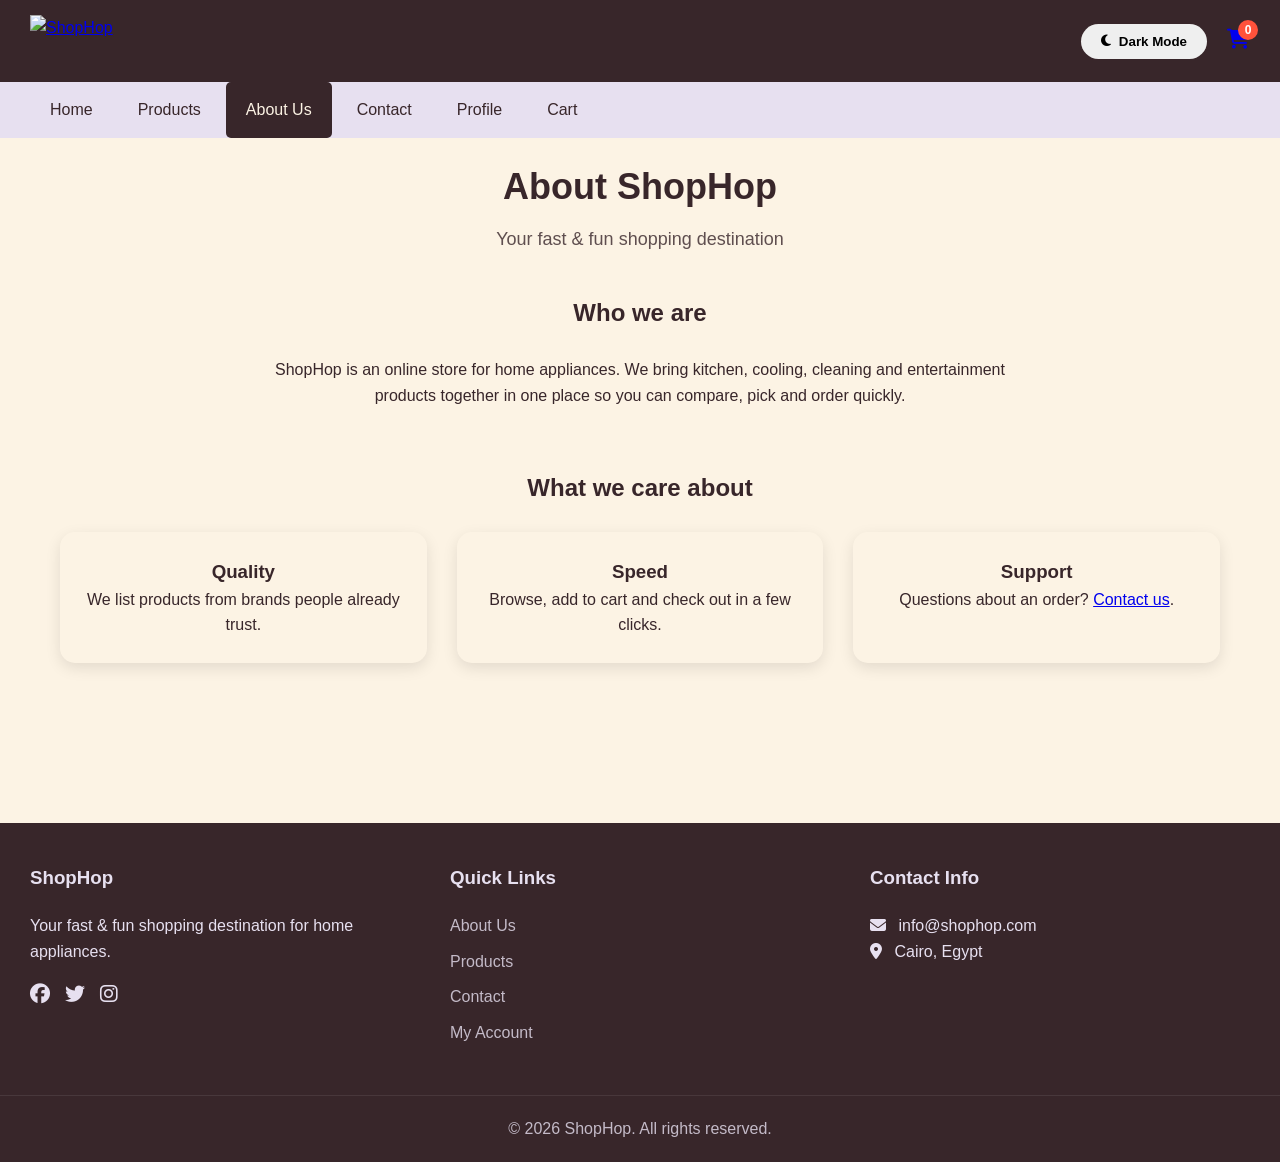
==== about.html @ e15aa8d1 "Add files via upload" ====
<!DOCTYPE html>
<html lang="en">
<head>
    <meta charset="UTF-8">
    <meta name="viewport" content="width=device-width, initial-scale=1.0">
    <title>About Us - ShopHop</title>
    <link rel="icon" href="images/logo.png">
    <link rel="stylesheet" href="style.css">
    <link rel="stylesheet" href="https://cdnjs.cloudflare.com/ajax/libs/font-awesome/6.4.0/css/all.min.css">
</head>
<body class="light-theme">
    <header>
        <div class="header-top">
            <div class="logo-container">
                <a href="index.html" aria-label="ShopHop home"><img src="images/logo.png" alt="ShopHop" class="logo-img"></a>
            </div>
            <div class="header-actions">
                <button class="theme-toggle-btn" onclick="switchTheme()">
                    <i class="fas fa-moon" id="theme-icon"></i>
                    <span id="theme-text">Dark Mode</span>
                </button>
                <a class="cart-icon-container" href="cart.html" aria-label="Cart">
                    <i class="fas fa-shopping-cart"></i>
                    <span class="cart-count" id="cart-count">0</span>
                </a>
            </div>
        </div>
        <nav class="main-nav">
            <ul><li><a href="index.html">Home</a></li><li><a href="products.html">Products</a></li><li><a href="about.html" class="nav-active" aria-current="page">About Us</a></li><li><a href="contact.html">Contact</a></li><li><a href="profile.html">Profile</a></li><li><a href="cart.html">Cart</a></li></ul>
        </nav>
    </header>

    <main>
        <section class="page-header">
            <h1>About ShopHop</h1>
            <p>Your fast &amp; fun shopping destination</p>
        </section>

        <section class="about-section">
            <h2>Who we are</h2>
            <p>ShopHop is an online store for home appliances. We bring kitchen, cooling, cleaning and entertainment products together in one place so you can compare, pick and order quickly.</p>
        </section>

        <section class="about-section">
            <h2>What we care about</h2>
            <div class="values-grid">
                <div class="value-item"><h3>Quality</h3><p>We list products from brands people already trust.</p></div>
                <div class="value-item"><h3>Speed</h3><p>Browse, add to cart and check out in a few clicks.</p></div>
                <div class="value-item"><h3>Support</h3><p>Questions about an order? <a href="contact.html">Contact us</a>.</p></div>
            </div>
        </section>
    </main>

    <footer>
        <div class="footer-content">
            <div class="footer-section">
                <h3>ShopHop</h3>
                <p>Your fast &amp; fun shopping destination for home appliances.</p>
                <div class="social-icons">
                    <i class="fab fa-facebook" aria-hidden="true"></i>
                    <i class="fab fa-twitter" aria-hidden="true"></i>
                    <i class="fab fa-instagram" aria-hidden="true"></i>
                </div>
            </div>
            <div class="footer-section">
                <h3>Quick Links</h3>
                <ul>
                    <li><a href="about.html">About Us</a></li>
                    <li><a href="products.html">Products</a></li>
                    <li><a href="contact.html">Contact</a></li>
                    <li><a href="profile.html">My Account</a></li>
                </ul>
            </div>
            <div class="footer-section">
                <h3>Contact Info</h3>
                <p><i class="fas fa-envelope"></i> info@shophop.com</p>
                <p><i class="fas fa-map-marker-alt"></i> Cairo, Egypt</p>
            </div>
        </div>
        <div class="footer-bottom">
            <p>&copy; 2026 ShopHop. All rights reserved.</p>
        </div>
    </footer>

    <script src="script.js"></script>
</body>
</html>
---- style.css ----
/* ===== ShopHop Unified Styles ===== */

* {
    margin: 0;
    padding: 0;
    box-sizing: border-box;
}

body {
    font-family: Arial, sans-serif;
    line-height: 1.6;
    transition: all 0.3s ease;
}

/* ===== LIGHT THEME ===== */
body.light-theme {
    background-color: #FCF3E4;
    color: #38262A;
}

body.light-theme .header-top {
    background-color: #38262A;
    color: #FCF3E4;
}

body.light-theme .main-nav {
    background-color: #E7E0F0;
}

body.light-theme .main-nav a {
    color: #38262A;
}

body.light-theme .main-nav a:hover,
body.light-theme .main-nav a.nav-active {
    background-color: #38262A;
    color: #FCF3E4;
}

body.light-theme .hero-section {
    background: linear-gradient(135deg, #FCF3E4 0%, #E7E0F0 100%);
    color: #38262A;
}

body.light-theme .btn-primary {
    background-color: #38262A;
    color: #FCF3E4;
}

body.light-theme .btn-secondary {
    background-color: #E7E0F0;
    color: #38262A;
    border: 2px solid #38262A;
}

body.light-theme .product-card,
body.light-theme .cart-item,
body.light-theme .summary-card,
body.light-theme .form-card,
body.light-theme .contact-card {
    background-color: #FCF3E4;
    border: 1px solid #38262A;
}

body.light-theme .footer-content {
    background-color: #38262A;
    color: #E7E0F0;
}

/* ===== DARK THEME ===== */
body.dark-theme {
    background-color: #121212;
    color: #FAF9F6;
}

body.dark-theme .header-top {
    background-color: #C5A059;
    color: #FAF9F6;
}

body.dark-theme .main-nav {
    background-color: #D7CCC8;
}

body.dark-theme .main-nav a {
    color: #121212;
}

body.dark-theme .main-nav a:hover,
body.dark-theme .main-nav a.nav-active {
    background-color: #C5A059;
    color: #FAF9F6;
}

body.dark-theme .hero-section {
    background: linear-gradient(135deg, #121212 0%, #D7CCC8 100%);
    color: #FAF9F6;
}

body.dark-theme .btn-primary {
    background-color: #C5A059;
    color: #FAF9F6;
}

body.dark-theme .btn-secondary {
    background-color: #D7CCC8;
    color: #121212;
    border: 2px solid #C5A059;
}

body.dark-theme .product-card,
body.dark-theme .cart-item,
body.dark-theme .summary-card,
body.dark-theme .form-card,
body.dark-theme .contact-card {
    background-color: #FAF9F6;
    border: 1px solid #C5A059;
}

body.dark-theme .footer-content {
    background-color: #121212;
    color: #D7CCC8;
}

body.dark-theme h1,
body.dark-theme h2,
body.dark-theme h3,
body.dark-theme h4,
body.dark-theme h5,
body.dark-theme h6,
body.dark-theme p,
body.dark-theme span,
body.dark-theme div,
body.dark-theme section,
body.dark-theme article,
body.dark-theme header,
body.dark-theme nav,
body.dark-theme main,
body.dark-theme footer {
    color: #FAF9F6 !important;
}

body.dark-theme .text {
    color: #FAF9F6 !important;
}

/* ===== HEADER ===== */
.header-top {
    display: flex;
    justify-content: space-between;
    align-items: center;
    padding: 15px 30px;
    box-shadow: 0 2px 10px rgba(0,0,0,0.1);
}

.logo-container {
    display: flex;
    align-items: center;
    gap: 15px;
}

.logo-img {
    height: 40px;
    width: auto;
}

.header-top h1 {
    font-size: 24px;
    font-weight: bold;
}

.header-actions {
    display: flex;
    align-items: center;
    gap: 20px;
}

.theme-toggle-btn {
    display: flex;
    align-items: center;
    gap: 8px;
    padding: 10px 20px;
    border: none;
    border-radius: 25px;
    cursor: pointer;
    font-weight: bold;
    transition: all 0.3s ease;
}

.cart-icon-container {
    position: relative;
    cursor: pointer;
}

.cart-icon-container i {
    font-size: 20px;
}

.cart-count {
    position: absolute;
    top: -8px;
    right: -8px;
    background-color: #ff523b;
    color: white;
    border-radius: 50%;
    width: 20px;
    height: 20px;
    display: flex;
    align-items: center;
    justify-content: center;
    font-size: 12px;
    font-weight: bold;
}

/* ===== NAVIGATION ===== */
.main-nav {
    padding: 0 30px;
}

.main-nav ul {
    display: flex;
    list-style: none;
    gap: 5px;
}

.main-nav a {
    display: block;
    padding: 15px 20px;
    text-decoration: none;
    font-weight: 500;
    border-radius: 5px;
    transition: all 0.3s ease;
}

/* ===== MAIN CONTENT ===== */
main {
    max-width: 1200px;
    margin: 0 auto;
    padding: 20px;
}

.page-header {
    text-align: center;
    margin-bottom: 40px;
}

.page-header h1 {
    font-size: 36px;
    margin-bottom: 10px;
}

.page-header p {
    font-size: 18px;
    opacity: 0.8;
}

/* ===== HERO SECTION ===== */
.hero-section {
    padding: 60px 30px;
    margin-bottom: 40px;
    border-radius: 15px;
    text-align: center;
}

.hero-content {
    max-width: 600px;
    margin: 0 auto;
}

.hero-content h2 {
    font-size: 42px;
    margin-bottom: 20px;
}

.hero-content p {
    font-size: 18px;
    margin-bottom: 30px;
    opacity: 0.9;
}

.hero-buttons {
    display: flex;
    gap: 20px;
    justify-content: center;
    flex-wrap: wrap;
}

.hero-image {
    margin-top: 40px;
}

.hero-image img {
    max-width: 100%;
    border-radius: 15px;
    box-shadow: 0 10px 30px rgba(0,0,0,0.1);
}

/* ===== BUTTONS ===== */
.btn-primary,
.btn-secondary {
    padding: 12px 24px;
    border: none;
    border-radius: 25px;
    cursor: pointer;
    font-weight: bold;
    text-decoration: none;
    display: inline-flex;
    align-items: center;
    gap: 8px;
    transition: all 0.3s ease;
    font-size: 14px;
}

.btn-primary:hover,
.btn-secondary:hover {
    transform: translateY(-2px);
    box-shadow: 0 5px 15px rgba(0,0,0,0.2);
}

.btn-large {
    padding: 15px 30px;
    font-size: 16px;
}

.btn-wishlist {
    background: none;
    border: none;
    font-size: 24px;
    cursor: pointer;
    color: #ff523b;
    padding: 10px;
}

.btn-remove {
    background-color: #ff523b;
    color: white;
    border: none;
    padding: 8px 16px;
    border-radius: 5px;
    cursor: pointer;
    font-weight: bold;
}

/* ===== CATEGORIES ===== */
.categories-section {
    margin-bottom: 60px;
}

.categories-section h2 {
    text-align: center;
    font-size: 32px;
    margin-bottom: 40px;
}

.category-grid {
    display: grid;
    grid-template-columns: repeat(auto-fit, minmax(250px, 1fr));
    gap: 30px;
}

.category-card {
    background: white;
    padding: 40px 20px;
    border-radius: 15px;
    text-align: center;
    cursor: pointer;
    transition: all 0.3s ease;
    box-shadow: 0 5px 15px rgba(0,0,0,0.1);
}

body.light-theme .category-card {
    background: #FCF3E4;
    border: 2px solid #38262A;
}

body.dark-theme .category-card {
    background: #FAF9F6;
    border: 2px solid #C5A059;
}

.category-card:hover {
    transform: translateY(-5px);
    box-shadow: 0 10px 30px rgba(0,0,0,0.15);
}

.category-card i {
    font-size: 48px;
    margin-bottom: 20px;
    color: #38262A;
}

body.dark-theme .category-card i {
    color: #C5A059;
}

.category-card h3 {
    font-size: 20px;
    margin-bottom: 10px;
}

.category-card p {
    opacity: 0.8;
}

/* ===== PRODUCTS ===== */
.featured-section,
.products-grid-section {
    margin-bottom: 60px;
}

.featured-section h2,
.products-grid-section h2 {
    text-align: center;
    font-size: 32px;
    margin-bottom: 40px;
}

.product-grid {
    display: grid;
    grid-template-columns: repeat(auto-fit, minmax(280px, 1fr));
    gap: 30px;
}

.product-card {
    border-radius: 15px;
    overflow: hidden;
    transition: all 0.3s ease;
    box-shadow: 0 5px 15px rgba(0,0,0,0.1);
}

.product-card:hover {
    transform: translateY(-5px);
    box-shadow: 0 10px 30px rgba(0,0,0,0.15);
}

.product-card img {
    width: 100%;
    height: 200px;
    object-fit: cover;
}

.product-info {
    padding: 20px;
}

.product-info h3 {
    font-size: 18px;
    margin-bottom: 10px;
}

.product-desc {
    font-size: 14px;
    opacity: 0.8;
    margin-bottom: 10px;
}

.product-rating {
    display: flex;
    align-items: center;
    gap: 5px;
    margin-bottom: 15px;
}

.product-rating i {
    color: #ffc107;
    font-size: 14px;
}

.product-price {
    font-size: 24px;
    font-weight: bold;
    margin-bottom: 15px;
}

.product-actions {
    display: flex;
    gap: 10px;
}

/* ===== CART ===== */
.cart-container {
    display: grid;
    grid-template-columns: 2fr 1fr;
    gap: 40px;
    margin-bottom: 60px;
}

.cart-items {
    display: flex;
    flex-direction: column;
    gap: 20px;
}

.cart-item {
    display: grid;
    grid-template-columns: 100px 1fr auto auto;
    gap: 20px;
    align-items: center;
    padding: 20px;
    border-radius: 10px;
}

.cart-item img {
    width: 80px;
    height: 80px;
    object-fit: cover;
    border-radius: 8px;
}

.item-details h3 {
    font-size: 16px;
    margin-bottom: 5px;
}

.item-description {
    font-size: 14px;
    opacity: 0.8;
    margin-bottom: 10px;
}

.item-price {
    font-weight: bold;
    font-size: 16px;
}

.item-quantity input {
    width: 60px;
    padding: 8px;
    border: 1px solid #ccc;
    border-radius: 5px;
}

.item-subtotal {
    font-weight: bold;
    font-size: 18px;
}

.summary-card {
    padding: 30px;
    border-radius: 15px;
    box-shadow: 0 5px 15px rgba(0,0,0,0.1);
}

.summary-card h2 {
    margin-bottom: 20px;
}

.summary-row {
    display: flex;
    justify-content: space-between;
    margin-bottom: 15px;
}

.summary-row.total {
    font-weight: bold;
    font-size: 18px;
    padding-top: 15px;
    border-top: 2px solid;
}

.summary-divider {
    height: 2px;
    margin: 20px 0;
    opacity: 0.3;
}

/* ===== FORMS ===== */
.form-group {
    margin-bottom: 20px;
}

.form-group label {
    display: block;
    margin-bottom: 8px;
    font-weight: bold;
}

.form-group input,
.form-group select,
.form-group textarea {
    width: 100%;
    padding: 12px;
    border: 1px solid #ccc;
    border-radius: 8px;
    font-size: 14px;
}

.form-row {
    display: grid;
    grid-template-columns: 1fr 1fr;
    gap: 20px;
}

.error-msg {
    color: #ff523b;
    font-size: 12px;
    margin-top: 5px;
    display: none;
}

.success-message {
    background-color: #4CAF50;
    color: white;
    padding: 15px;
    border-radius: 8px;
    margin-top: 20px;
    display: none;
}

/* ===== ABOUT PAGE ===== */
.team-grid {
    display: grid;
    grid-template-columns: repeat(auto-fit, minmax(250px, 1fr));
    gap: 30px;
    margin-bottom: 60px;
}

.team-member {
    text-align: center;
    padding: 30px 20px;
    border-radius: 15px;
    box-shadow: 0 5px 15px rgba(0,0,0,0.1);
}

.team-member img {
    width: 100px;
    height: 100px;
    border-radius: 50%;
    margin-bottom: 15px;
    object-fit: cover;
}

.team-member h3 {
    margin-bottom: 5px;
}

.team-member p {
    opacity: 0.8;
    font-size: 14px;
}

.stats-grid {
    display: grid;
    grid-template-columns: repeat(auto-fit, minmax(200px, 1fr));
    gap: 30px;
    margin-bottom: 60px;
}

.stat-item {
    text-align: center;
    padding: 30px;
    border-radius: 15px;
    box-shadow: 0 5px 15px rgba(0,0,0,0.1);
}

.stat-number {
    font-size: 36px;
    font-weight: bold;
    display: block;
    margin-bottom: 10px;
}

.stat-label {
    opacity: 0.8;
}

.values-grid {
    display: grid;
    grid-template-columns: repeat(auto-fit, minmax(250px, 1fr));
    gap: 30px;
    margin-bottom: 60px;
}

.value-item {
    text-align: center;
    padding: 30px 20px;
    border-radius: 15px;
    box-shadow: 0 5px 15px rgba(0,0,0,0.1);
}

.value-item i {
    font-size: 36px;
    margin-bottom: 15px;
    color: #38262A;
}

body.dark-theme .value-item i {
    color: #C5A059;
}

/* ===== TABLES ===== */
.categories-table,
.specs-table {
    width: 100%;
    border-collapse: collapse;
    margin: 30px 0;
    border-radius: 10px;
    overflow: hidden;
}

.categories-table th,
.categories-table td,
.specs-table th,
.specs-table td {
    padding: 15px;
    text-align: left;
    border: 1px solid;
}

body.light-theme .categories-table th,
body.light-theme .specs-table th {
    background-color: #38262A;
    color: #FCF3E4;
}

body.dark-theme .categories-table th,
body.dark-theme .specs-table th {
    background-color: #C5A059;
    color: #FAF9F6;
}

body.light-theme .categories-table td,
body.light-theme .specs-table td {
    background-color: #FCF3E4;
    border-color: #38262A;
}

body.dark-theme .categories-table td,
body.dark-theme .specs-table td {
    background-color: #FAF9F6;
    border-color: #C5A059;
}

/* ===== IFRAME & MAP ===== */
.map-container iframe {
    width: 100%;
    height: 400px;
    border: none;
    border-radius: 10px;
}

/* ===== MEDIA ===== */
.video-container,
.audio-container {
    margin: 20px 0;
}

.video-container video,
.audio-container audio {
    width: 100%;
    border-radius: 10px;
}

/* ===== IMAGE MAP ===== */
.image-map-container {
    text-align: center;
    margin: 30px 0;
}

.image-map-container img {
    max-width: 100%;
    border-radius: 10px;
}

/* ===== PROFILE PAGE ===== */
.profile-container {
    display: grid;
    grid-template-columns: 400px 1fr;
    gap: 40px;
}

.profile-sidebar {
    display: flex;
    flex-direction: column;
    gap: 20px;
}

.profile-card {
    padding: 30px;
    border-radius: 15px;
    text-align: center;
    box-shadow: 0 5px 15px rgba(0,0,0,0.1);
}

.profile-avatar {
    position: relative;
    margin-bottom: 20px;
}

.profile-avatar img {
    width: 100px;
    height: 100px;
    border-radius: 50%;
    object-fit: cover;
}

.avatar-edit-btn {
    position: absolute;
    bottom: 0;
    right: 0;
    background: #38262A;
    color: white;
    border: none;
    border-radius: 50%;
    width: 30px;
    height: 30px;
    cursor: pointer;
}

body.dark-theme .avatar-edit-btn {
    background: #C5A059;
}

.profile-stats {
    display: flex;
    justify-content: space-around;
    margin-top: 20px;
    
}

.stat-item {
    text-align: center;
}

.profile-menu {
    display: flex;
    flex-direction: column;
    gap: 5px;
}

.menu-btn {
    display: flex;
    align-items: center;
    gap: 10px;
    padding: 15px;
    border: none;
    background: none;
    cursor: pointer;
    border-radius: 8px;
    transition: all 0.3s ease;
    text-align: left;
}

.menu-btn:hover,
.menu-btn.active {
    background: rgba(0,0,0,0.1);
}

.logout-btn {
    color: #ff523b;
    margin-top: 20px;
}

.profile-section {
    display: none;
}

.profile-section.active {
    display: block;
}

/* ===== FOOTER ===== */
footer {
    margin-top: 80px;
}

body.light-theme footer {
    background-color: #38262A;
    color: #E7E0F0;
}

body.dark-theme footer {
    background-color: #121212;
    color: #D7CCC8;
}

.footer-content {
    display: grid;
    grid-template-columns: repeat(auto-fit, minmax(250px, 1fr));
    gap: 40px;
    padding: 40px 30px;
}

.footer-section h3 {
    margin-bottom: 20px;
}

.footer-section ul {
    list-style: none;
}

.footer-section li {
    margin-bottom: 10px;
}

.footer-section a {
    color: inherit;
    text-decoration: none;
    opacity: 0.8;
}

.footer-section a:hover {
    opacity: 1;
    text-decoration: underline;
}

.social-icons {
    display: flex;
    gap: 15px;
    margin-top: 20px;
}

.social-icons i {
    font-size: 20px;
    cursor: pointer;
    transition: all 0.3s ease;
}

.social-icons i:hover {
    transform: translateY(-3px);
}

.footer-bottom {
    text-align: center;
    padding: 20px;
    opacity: 0.8;
    border-top: 1px solid rgba(255,255,255,0.1);
}

/* ===== RESPONSIVE ===== */
@media (max-width: 768px) {
    .header-top {
        flex-direction: column;
        gap: 15px;
    }
    
    .main-nav ul {
        flex-direction: column;
        align-items: center;
    }
    
    .hero-content h2 {
        font-size: 28px;
    }
    
    .category-grid,
    .product-grid {
        grid-template-columns: 1fr;
    }
    
    .cart-container,
    .profile-container {
        grid-template-columns: 1fr;
    }
    
    .form-row {
        grid-template-columns: 1fr;
    }
    
    .hero-buttons {
        flex-direction: column;
        align-items: center;
    }
    
    .product-actions {
        flex-direction: column;
    }
}

/* ===== UTILITIES ===== */
.text-center {
    text-align: center;
}

.mb-20 {
    margin-bottom: 20px;
}

.mt-20 {
    margin-top: 20px;
}


/* =====================================================
   ADDITIONS (fixes + styles for pages that had none)
   ===================================================== */

/* --- Dark theme: cards were light (#FAF9F6) with forced white text = unreadable --- */
body.dark-theme .product-card,
body.dark-theme .cart-item,
body.dark-theme .summary-card,
body.dark-theme .form-card,
body.dark-theme .contact-card,
body.dark-theme .faq-item,
body.dark-theme .team-member,
body.dark-theme .stat-item,
body.dark-theme .value-item {
    background-color: #1E1E1E;
    border: 1px solid #C5A059;
}
body.dark-theme .form-group input,
body.dark-theme .form-group select,
body.dark-theme .form-group textarea,
body.dark-theme .filter-group select,
body.dark-theme .item-quantity input,
body.dark-theme .option-group input,
body.dark-theme .promo-box input {
    background-color: #2A2A2A;
    color: #FAF9F6;
    border: 1px solid #C5A059;
}

/* --- Header logo (logo image already contains the name) --- */
.logo-container a { display: flex; align-items: center; }
.logo-img { height: 52px; width: auto; }

/* --- Product images: white photos shouldn't be cropped --- */
.product-card img {
    object-fit: contain;
    background: #fff;
    padding: 10px;
    cursor: pointer;
}
.product-grid,
.products-grid {
    display: grid;
    grid-template-columns: repeat(auto-fit, minmax(260px, 1fr));
    gap: 30px;
}
.featured-section .product-card h3,
.featured-section .product-card .price,
.product-card > h3,
.product-card > .price { padding: 0 20px; }
.product-card > h3 { margin-top: 15px; }
.product-card .price { font-size: 20px; font-weight: bold; margin: 8px 0 15px; }
.add-to-cart-btn {
    display: block;
    width: calc(100% - 40px);
    margin: 0 20px 20px;
    padding: 12px;
    border: none;
    border-radius: 25px;
    cursor: pointer;
    font-weight: bold;
    transition: all 0.3s ease;
}
body.light-theme .add-to-cart-btn { background-color: #38262A; color: #FCF3E4; }
body.dark-theme .add-to-cart-btn { background-color: #C5A059; color: #121212; }
.product-card > .btn-secondary { margin: 0 20px 20px; }
.add-to-cart-btn:hover { transform: translateY(-2px); }

/* --- Hero image collage (replaces external placeholder) --- */
.hero-collage {
    display: grid;
    grid-template-columns: repeat(4, 1fr);
    gap: 15px;
    max-width: 800px;
    margin: 0 auto;
}
.hero-collage img {
    width: 100%;
    height: 180px;
    object-fit: contain;
    background: #fff;
    border-radius: 12px;
    padding: 8px;
    box-shadow: 0 10px 30px rgba(0,0,0,0.1);
}

/* --- Filters --- */
.filters-section { margin-bottom: 30px; }
.filter-container { display: flex; flex-wrap: wrap; gap: 20px; justify-content: center; }
.filter-group { display: flex; align-items: center; gap: 10px; }
.filter-group label { font-weight: bold; }
.filter-group select { padding: 10px 14px; border: 1px solid #ccc; border-radius: 8px; font-size: 14px; }
.empty-state { grid-column: 1 / -1; text-align: center; padding: 60px 20px; }
.empty-state .btn-primary { margin-top: 20px; }

/* --- Notification toast --- */
.notification {
    position: fixed;
    top: 20px;
    right: 20px;
    background: #4CAF50;
    color: #fff !important;
    padding: 15px 20px;
    border-radius: 8px;
    z-index: 1000;
    box-shadow: 0 5px 15px rgba(0,0,0,0.2);
    animation: slideIn 0.3s ease;
}
@keyframes slideIn {
    from { transform: translateX(100%); opacity: 0; }
    to { transform: translateX(0); opacity: 1; }
}

/* --- Product detail page --- */
.breadcrumb { margin-bottom: 25px; font-size: 14px; opacity: 0.85; }
.breadcrumb a { color: inherit; }
.product-detail-container {
    display: grid;
    grid-template-columns: 1fr 1fr;
    gap: 50px;
    margin-bottom: 50px;
}
.main-image img {
    width: 100%;
    max-height: 460px;
    object-fit: contain;
    background: #fff;
    border-radius: 15px;
    padding: 20px;
    box-shadow: 0 5px 15px rgba(0,0,0,0.1);
}
.thumbnail-images { display: flex; gap: 10px; margin-top: 15px; }
.thumbnail-images img {
    width: 80px; height: 80px;
    object-fit: contain;
    background: #fff;
    border-radius: 8px;
    border: 2px solid transparent;
    cursor: pointer;
    padding: 4px;
}
.thumbnail-images img.active { border-color: #F7821B; }
.product-detail-container .product-info { padding: 0; }
.product-detail-container .product-info h1 { font-size: 32px; margin-bottom: 10px; }
.price-section { margin: 15px 0; }
.current-price { font-size: 32px; font-weight: bold; }
.total-line { margin-top: 5px; opacity: 0.85; min-height: 24px; }
.product-description { margin-bottom: 20px; }
.product-features { margin-bottom: 20px; }
.product-features h3 { margin-bottom: 10px; }
.product-features ul { list-style: none; }
.product-features li { margin-bottom: 8px; }
.product-features i { color: #4CAF50; margin-right: 8px; }
.product-options { display: flex; gap: 20px; margin-bottom: 20px; flex-wrap: wrap; }
.option-group { display: flex; align-items: center; gap: 10px; }
.option-group input { width: 70px; padding: 8px; border: 1px solid #ccc; border-radius: 5px; }
.product-detail-container .product-actions { align-items: center; flex-wrap: wrap; margin-bottom: 25px; }
.product-meta { display: grid; grid-template-columns: 1fr 1fr; gap: 12px; }
.meta-item { display: flex; align-items: center; gap: 10px; }
.meta-item i { width: 20px; text-align: center; }

.product-tabs { margin-bottom: 50px; }
.tab-buttons { display: flex; gap: 10px; flex-wrap: wrap; border-bottom: 2px solid rgba(128,128,128,0.3); margin-bottom: 20px; }
.tab-btn {
    background: none;
    border: none;
    padding: 12px 20px;
    cursor: pointer;
    font-size: 15px;
    font-weight: bold;
    color: inherit;
    border-bottom: 3px solid transparent;
}
.tab-btn.active { border-bottom-color: #F7821B; }
.tab-pane { display: none; }
.tab-pane.active { display: block; }
.related-products h2 { margin-bottom: 25px; text-align: center; }
.related-grid { display: grid; grid-template-columns: repeat(auto-fit, minmax(200px, 1fr)); gap: 20px; }
.specs-table td, .specs-table th { text-align: left; padding: 10px 12px; border-bottom: 1px solid rgba(128,128,128,0.3); }
.specs-table { width: 100%; border-collapse: collapse; }

/* --- Cart / checkout --- */
.cart-item .item-details .btn-remove { margin-top: 5px; }
.promo-box { display: flex; gap: 10px; margin-top: 15px; }
.promo-box input { flex: 1; padding: 10px; border: 1px solid #ccc; border-radius: 8px; }
.summary-card .btn-primary,
.summary-card .btn-secondary { width: 100%; justify-content: center; margin-top: 12px; }
.shipping-note { font-size: 13px; opacity: 0.85; margin-top: 10px; }
.cart-empty { display: none; text-align: center; padding: 60px 20px; }
.cart-empty i { font-size: 48px; margin-bottom: 15px; opacity: 0.6; }
.cart-empty .btn-primary { margin-top: 20px; }
.form-card { padding: 30px; border-radius: 15px; box-shadow: 0 5px 15px rgba(0,0,0,0.1); }
.form-card h2 { margin-bottom: 20px; }
.form-card button[type="submit"] { margin-top: 10px; }

/* --- Contact / about --- */
.contact-grid { display: grid; grid-template-columns: 1fr 1fr; gap: 40px; margin-bottom: 60px; }
.contact-card { padding: 25px; border-radius: 15px; margin-bottom: 20px; box-shadow: 0 5px 15px rgba(0,0,0,0.1); }
.contact-card i { margin-right: 10px; }
.faq-item { border-radius: 10px; margin-bottom: 12px; overflow: hidden; border: 1px solid rgba(128,128,128,0.4); }
.faq-question {
    width: 100%; display: flex; justify-content: space-between; align-items: center;
    background: none; border: none; color: inherit; padding: 15px 20px;
    font-size: 16px; font-weight: bold; cursor: pointer; text-align: left;
}
.faq-answer { display: none; padding: 0 20px 15px; }
.about-section { margin-bottom: 60px; }
.about-section h2 { text-align: center; margin-bottom: 25px; }
.about-section > p { max-width: 760px; margin: 0 auto 15px; text-align: center; }
.team-member .member-icon { font-size: 48px; margin-bottom: 15px; }
.value-item { padding: 25px; border-radius: 15px; text-align: center; }

/* --- Profile avatar fallback (no photo file needed) --- */
.profile-avatar .avatar-initials {
    width: 100%; height: 100%;
    display: flex; align-items: center; justify-content: center;
    border-radius: 50%;
    background: #4B2A7B;
    color: #fff !important;
    font-size: 40px; font-weight: bold;
}

/* --- Footer extras --- */
.footer-section p i { margin-right: 8px; }

@media (max-width: 768px) {
    .hero-collage { grid-template-columns: repeat(2, 1fr); }
    .product-detail-container,
    .contact-grid { grid-template-columns: 1fr; }
    .cart-item { grid-template-columns: 80px 1fr; }
    .cart-item .item-quantity,
    .cart-item .item-subtotal { grid-column: 2; }
    .product-meta { grid-template-columns: 1fr; }
}

@media (prefers-reduced-motion: reduce) {
    * { transition: none !important; animation: none !important; }
}
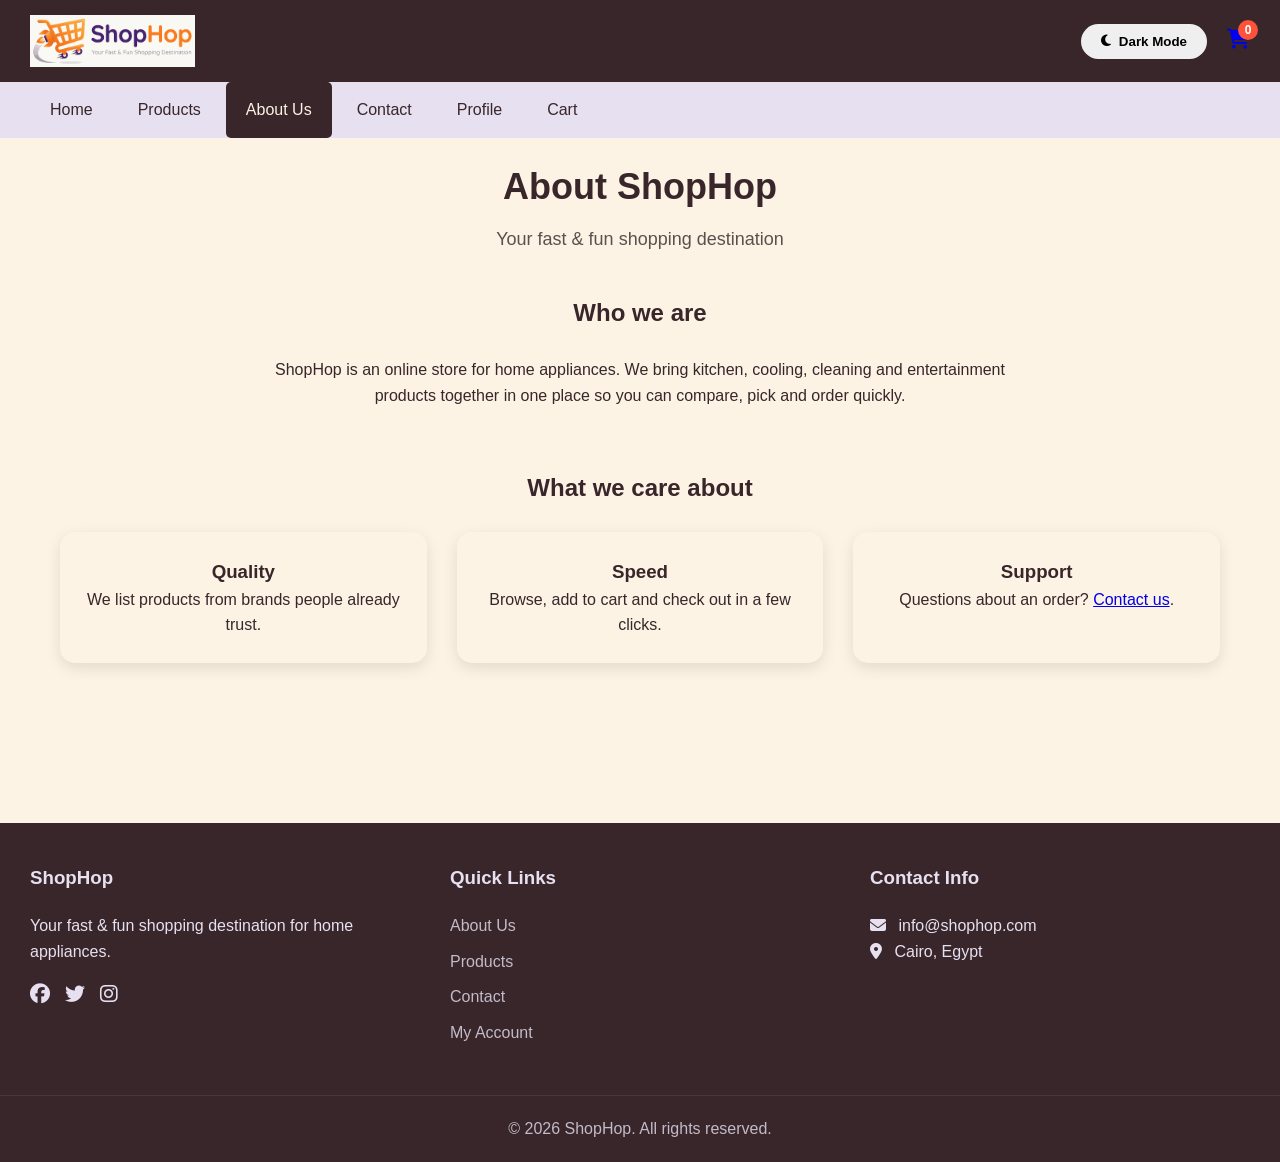
==== commit ef8b2c9a: "Update logo image source in about.html" ====
--- a/about.html
+++ b/about.html
@@ -12,7 +12,7 @@
     <header>
         <div class="header-top">
             <div class="logo-container">
-                <a href="index.html" aria-label="ShopHop home"><img src="images/logo.png" alt="ShopHop" class="logo-img"></a>
+                <a href="index.html" aria-label="ShopHop home"><img src="logo.png" alt="ShopHop" class="logo-img"></a>
             </div>
             <div class="header-actions">
                 <button class="theme-toggle-btn" onclick="switchTheme()">
